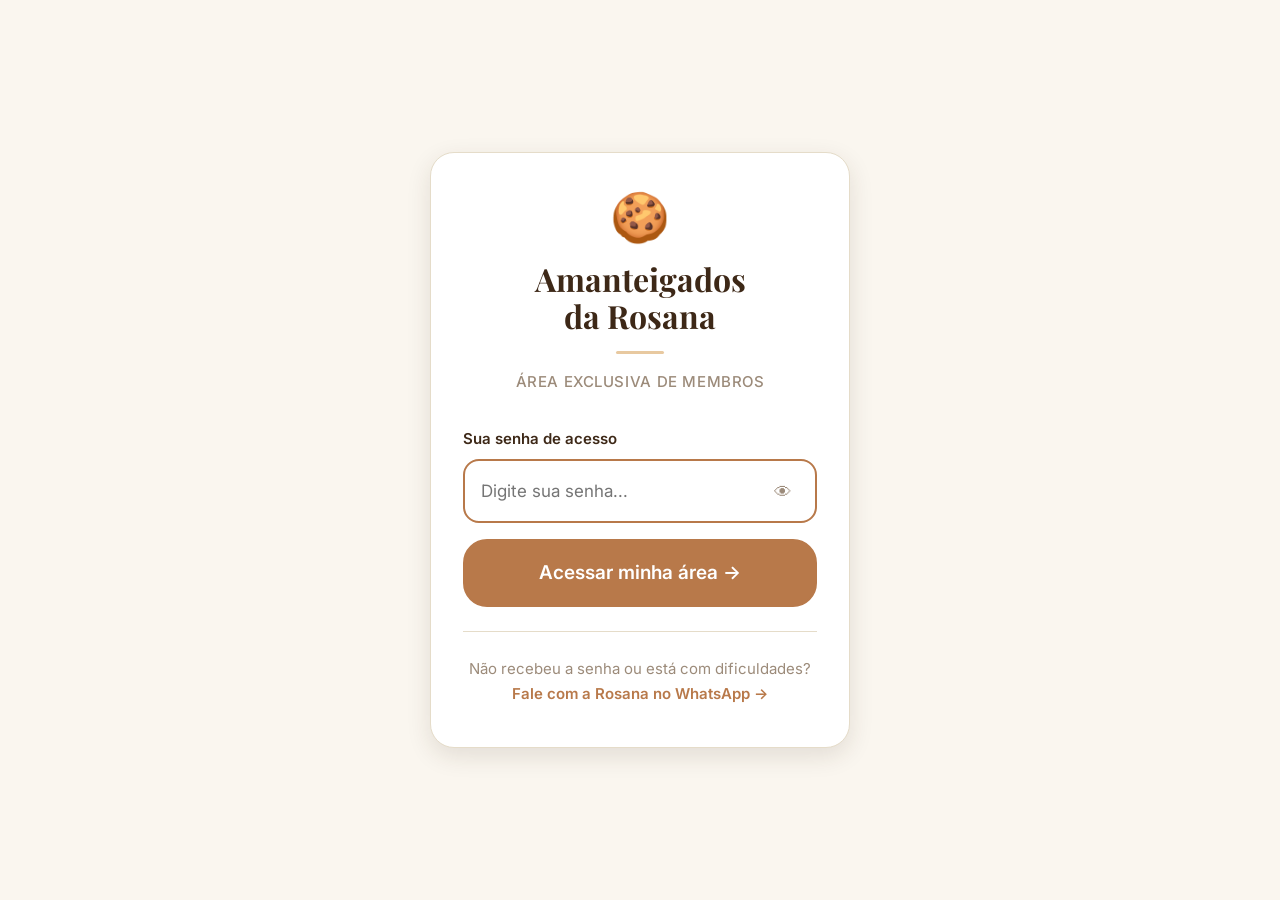
==== index.html @ a7211c92 "fix: caminhos relativos, senha biscoitos, remove progresso" ====
﻿<!DOCTYPE html>
<html lang="pt-BR">
<head>
  <meta charset="UTF-8">
  <meta name="viewport" content="width=device-width, initial-scale=1.0">
  <!-- IMPORTANTE: impede que o Google indexe esta página -->
  <meta name="robots" content="noindex, nofollow, noarchive">
  <title>Acessar — Coletânea Amanteigados da Rosana</title>

  <!-- Google Fonts — carregamento sem bloquear a renderização -->
  <link rel="preconnect" href="https://fonts.googleapis.com">
  <link rel="preconnect" href="https://fonts.gstatic.com" crossorigin>
  <link href="https://fonts.googleapis.com/css2?family=Playfair+Display:wght@400;500;700&family=Inter:wght@400;500;600;700&display=swap" rel="stylesheet">

  <!-- CSS -->
  <link rel="stylesheet" href="assets/css/variables.css">
  <link rel="stylesheet" href="assets/css/reset.css">
  <link rel="stylesheet" href="assets/css/global.css">
  <link rel="stylesheet" href="assets/css/auth.css">

  <!-- CSS crítico inline: evita flash de fundo branco antes do CSS carregar -->
  <style>body { background: #FAF6EF; }</style>
</head>
<body>

  <main class="auth-page" id="main">

    <div class="auth-card" role="main">

      <!-- Aviso de sessão expirada (mostrado via JS quando URL tem ?expirou=1) -->
      <div class="auth-aviso-expiracao" id="aviso-expiracao" role="alert" hidden>
        ⏳ Sua sessão expirou. Digite a senha novamente para continuar.
      </div>

      <!-- Cabeçalho / Logo -->
      <div class="auth-header">
        <div class="auth-logo" aria-hidden="true">
          <!-- PLACEHOLDER: quando tiver o logo, substitua por: <img src="/assets/img/logo.svg" alt=""> -->
          <div class="auth-logo-icon">🍪</div>
        </div>

        <h1 class="auth-title">Amanteigados<br>da Rosana</h1>
        <div class="auth-divider" aria-hidden="true"></div>
        <p class="auth-subtitle">Área Exclusiva de Membros</p>
      </div>

      <!-- Formulário de acesso -->
      <form class="auth-form" id="auth-form" novalidate aria-label="Formulário de acesso">

        <div class="field-group">
          <label class="field-label" for="campo-senha">
            Sua senha de acesso
          </label>

          <!-- Wrapper para posicionar o botão de olho -->
          <div class="input-senha-wrap">
            <input
              type="password"
              id="campo-senha"
              class="input-senha"
              placeholder="Digite sua senha..."
              autocomplete="current-password"
              required
              aria-describedby="erro-senha"
              aria-label="Campo de senha"
            >
            <button
              type="button"
              class="btn-mostrar-senha"
              id="btn-mostrar"
              aria-label="Mostrar senha"
              aria-pressed="false"
            >👁</button>
          </div>

          <!-- Mensagem de erro — aparece quando senha está incorreta -->
          <div class="auth-erro" id="erro-senha" role="alert" aria-live="assertive" hidden>
            Senha incorreta. Tente novamente.
          </div>
        </div>

        <button type="submit" class="btn btn-primary btn-full btn-lg" id="btn-acessar">
          Acessar minha área →
        </button>

      </form>

      <!-- Link de suporte -->
      <div class="auth-footer">
        <p>Não recebeu a senha ou está com dificuldades?</p>
        <p>
          <!-- PLACEHOLDER: substitua NUMERO pelo número do WhatsApp da Rosana (ex: 5511999999999) -->
          <a
            href="https://wa.me/NUMERO"
            class="link-suporte"
            id="link-suporte"
            target="_blank"
            rel="noopener noreferrer"
            aria-label="Fale com a Rosana no WhatsApp"
          >
            Fale com a Rosana no WhatsApp →
          </a>
        </p>
      </div>

    </div><!-- /auth-card -->

  </main>

  <!-- auth.js: contém verificarSenha(), getTentativas() -->
  <script src="assets/js/auth.js"></script>

  <script>
    // ---- Inicialização da página de login ----
    document.addEventListener('DOMContentLoaded', function () {

      // Verificar se a URL indica sessão expirada (?expirou=1)
      const params = new URLSearchParams(window.location.search);
      if (params.get('expirou') === '1') {
        const aviso = document.getElementById('aviso-expiracao');
        aviso.hidden = false;
      }

      const input      = document.getElementById('campo-senha');
      const btnMostrar = document.getElementById('btn-mostrar');
      const form       = document.getElementById('auth-form');
      const erroEl     = document.getElementById('erro-senha');
      const linkSup    = document.getElementById('link-suporte');
      const btnAcessar = document.getElementById('btn-acessar');

      // Toggle mostrar / esconder senha
      btnMostrar.addEventListener('click', function () {
        const escondido = input.type === 'password';
        input.type = escondido ? 'text' : 'password';
        btnMostrar.textContent = escondido ? '🙈' : '👁';
        btnMostrar.setAttribute('aria-pressed', String(escondido));
        btnMostrar.setAttribute('aria-label', escondido ? 'Esconder senha' : 'Mostrar senha');
        input.focus();
      });

      // Submeter o formulário
      form.addEventListener('submit', async function (e) {
        e.preventDefault();

        const senha = input.value;
        if (!senha.trim()) {
          input.focus();
          return;
        }

        // Desabilitar botão para evitar duplo clique
        btnAcessar.disabled = true;
        btnAcessar.textContent = 'Verificando...';

        const correto = await verificarSenha(senha);

        if (!correto) {
          // Mostrar erro
          erroEl.hidden = false;
          input.classList.add('erro');

          // Animação de "shake" no campo
          const wrap = document.querySelector('.input-senha-wrap');
          wrap.classList.add('shake');
          setTimeout(function () { wrap.classList.remove('shake'); }, 500);

          // Mensagem personalizada após 3 tentativas
          const tentativas = getTentativas();
          if (tentativas >= 3) {
            erroEl.textContent = 'Senha incorreta. Verificou a mensagem que recebeu com a senha?';
            // Destacar link de suporte
            linkSup.className = 'link-suporte-destaque';
            linkSup.textContent = '💬 Falar com a Rosana no WhatsApp';
          } else {
            erroEl.textContent = 'Senha incorreta. Tente novamente.';
          }

          // Limpar campo e reabilitar botão
          input.value = '';
          input.focus();
          btnAcessar.disabled = false;
          btnAcessar.textContent = 'Acessar minha área →';
        }
        // Se correto: verificarSenha() redireciona automaticamente para home.html
      });

      // Limpar mensagem de erro enquanto a usuária digita
      input.addEventListener('input', function () {
        if (!erroEl.hidden) {
          erroEl.hidden = true;
          input.classList.remove('erro');
        }
      });

      // Focar o campo de senha automaticamente
      input.focus();
    });
  </script>

</body>
</html>
---- assets/css/variables.css ----
/* =====================================================
   VARIÁVEIS DE DESIGN — COLETÂNEA AMANTEIGADOS
   Este arquivo define toda a paleta, tipografia e
   espaçamentos usados em todo o app.
   Edite aqui para mudar a aparência global.
   ===================================================== */

:root {
  /* --- BACKGROUNDS --- */
  --bg-primary:   #FAF6EF;   /* off-white quente — fundo geral */
  --bg-secondary: #F2EAD9;   /* creme suave — blocos e cards */
  --bg-card:      #FFFFFF;   /* cards principais */
  --bg-elevated:  #FFFDF9;   /* superfícies elevadas */

  /* --- TEXTOS --- */
  --text-primary:   #3D2817; /* marrom torrado escuro — títulos */
  --text-secondary: #6B5544; /* marrom médio — corpo */
  --text-muted:     #9C8B7A; /* marrom acinzentado — secundários */

  /* --- ACENTOS (caramelo) --- */
  --accent-primary: #B8794A; /* caramelo profundo — botões CTA */
  --accent-hover:   #9C6638; /* caramelo escuro — hover/press */
  --accent-light:   #E8C9A0; /* caramelo claro — highlights */
  --accent-soft:    #F5E6D3; /* caramelo suavíssimo — backgrounds */

  /* --- ESTADOS FUNCIONAIS --- */
  --success:    #6B8E4E;     /* verde oliva — item feito */
  --success-bg: #EFF3E8;     /* fundo verde claro */
  --warning:    #C7894D;     /* âmbar — atenção */
  --error:      #A04545;     /* vermelho terroso — erro */
  --error-bg:   #F5E6E6;     /* fundo vermelho claro */

  /* --- BORDAS E SOMBRAS --- */
  --border-light:  #E5DCC9;
  --border-medium: #D4C4A8;
  --shadow-sm:  0 1px 3px rgba(61, 40, 23, 0.06);
  --shadow-md:  0 4px 12px rgba(61, 40, 23, 0.08);
  --shadow-lg:  0 8px 24px rgba(61, 40, 23, 0.12);

  /* --- ESPAÇAMENTOS --- */
  --space-1:  0.25rem;   /*  4px */
  --space-2:  0.5rem;    /*  8px */
  --space-3:  0.75rem;   /* 12px */
  --space-4:  1rem;      /* 16px */
  --space-5:  1.25rem;   /* 20px */
  --space-6:  1.5rem;    /* 24px */
  --space-8:  2rem;      /* 32px */
  --space-10: 2.5rem;    /* 40px */
  --space-12: 3rem;      /* 48px */
  --space-16: 4rem;      /* 64px */

  /* --- BORDAS ARREDONDADAS --- */
  --radius-sm:   4px;
  --radius-md:   8px;
  --radius-lg:   16px;
  --radius-xl:   24px;
  --radius-full: 9999px;

  /* --- TRANSIÇÕES --- */
  --transition-fast: 150ms ease;
  --transition-base: 250ms ease;

  /* --- TIPOGRAFIA --- */
  --font-display: 'Playfair Display', 'Georgia', serif;
  --font-body:    'Inter', -apple-system, 'Segoe UI', system-ui, sans-serif;

  /* Escala de tamanhos — mobile-first, projetada para 35-55 anos */
  --text-xs:   0.8125rem;  /* 13px — labels pequenos */
  --text-sm:   0.9375rem;  /* 15px — textos auxiliares */
  --text-base: 1.0625rem;  /* 17px — corpo (legível para todas as idades) */
  --text-lg:   1.1875rem;  /* 19px — destaque */
  --text-xl:   1.375rem;   /* 22px — subtítulos */
  --text-2xl:  1.625rem;   /* 26px — títulos seção */
  --text-3xl:  2rem;       /* 32px — títulos página mobile */
  --text-4xl:  2.5rem;     /* 40px — títulos página desktop */
  --text-5xl:  3.25rem;    /* 52px — display grande */

  /* --- LAYOUT --- */
  --header-height: 64px;
  --container-max: 1200px;
  --container-pad: var(--space-4);
}

/* Breakpoints (referência — usar nos arquivos CSS específicos):
   480px  → telefones grandes
   768px  → tablet
   1024px → desktop
   1440px → desktop grande
*/
---- assets/css/global.css ----
/* =====================================================
   GLOBAL CSS — COMPONENTES COMPARTILHADOS
   Header, footer, botões, cards, nav mobile,
   e utilitários usados em todas as páginas.
   ===================================================== */

/* ---- BODY BASE ---- */
body {
  font-family: var(--font-body);
  font-size: var(--text-base);
  color: var(--text-secondary);
  background-color: var(--bg-primary);
  line-height: 1.65;
  min-height: 100vh;
}

/* ---- TÍTULOS ---- */
h1, h2, h3 {
  font-family: var(--font-display);
  color: var(--text-primary);
  line-height: 1.25;
}
h4, h5, h6 {
  font-family: var(--font-body);
  color: var(--text-primary);
  font-weight: 600;
}

/* ---- CONTAINER ---- */
.container {
  width: 100%;
  max-width: var(--container-max);
  margin: 0 auto;
  padding-left: var(--container-pad);
  padding-right: var(--container-pad);
}

/* ---- SITE HEADER (fixo) ---- */
.site-header {
  position: fixed;
  top: 0;
  left: 0;
  right: 0;
  height: var(--header-height);
  background: var(--bg-card);
  border-bottom: 1px solid var(--border-light);
  box-shadow: var(--shadow-sm);
  z-index: 1000;
}

.site-header .container {
  height: 100%;
  display: flex;
  align-items: center;
  justify-content: space-between;
}

/* Logo */
.logo {
  display: flex;
  align-items: center;
  gap: var(--space-2);
  text-decoration: none;
  flex-shrink: 0;
}

.logo-text {
  font-family: var(--font-display);
  font-size: var(--text-sm);
  font-weight: 700;
  color: var(--text-primary);
  line-height: 1.2;
}

.logo-text span {
  display: block;
  font-weight: 400;
  font-size: var(--text-xs);
  color: var(--text-muted);
}

/* Nav desktop */
.main-nav {
  display: none;
  align-items: center;
  gap: var(--space-6);
}

@media (min-width: 768px) {
  .main-nav {
    display: flex;
  }
  .hamburger {
    display: none !important;
  }
}

.nav-link {
  font-size: var(--text-sm);
  font-weight: 500;
  color: var(--text-secondary);
  transition: color var(--transition-fast);
  padding: var(--space-1) 0;
  border-bottom: 2px solid transparent;
}

.nav-link:hover,
.nav-link.ativo {
  color: var(--accent-primary);
  border-bottom-color: var(--accent-primary);
}

/* Botão sair no header */
.btn-sair-header {
  font-size: var(--text-sm);
  font-weight: 500;
  color: var(--text-muted);
  padding: var(--space-2) var(--space-4);
  border: 1px solid var(--border-light);
  border-radius: var(--radius-full);
  transition: all var(--transition-fast);
  min-height: 44px;
}

.btn-sair-header:hover {
  color: var(--error);
  border-color: var(--error);
}

/* ---- HAMBURGER (mobile) ---- */
.hamburger {
  display: flex;
  flex-direction: column;
  justify-content: center;
  gap: 5px;
  width: 44px;
  height: 44px;
  padding: var(--space-2);
  cursor: pointer;
  background: none;
  border: none;
  border-radius: var(--radius-md);
}

.hamburger span {
  display: block;
  width: 22px;
  height: 2px;
  background: var(--text-primary);
  border-radius: 2px;
  transition: all var(--transition-base);
  transform-origin: center;
}

.hamburger[aria-expanded="true"] span:nth-child(1) {
  transform: translateY(7px) rotate(45deg);
}
.hamburger[aria-expanded="true"] span:nth-child(2) {
  opacity: 0;
}
.hamburger[aria-expanded="true"] span:nth-child(3) {
  transform: translateY(-7px) rotate(-45deg);
}

/* ---- OVERLAY DE NAVEGAÇÃO MOBILE ---- */
.nav-overlay {
  position: fixed;
  inset: 0;
  background: var(--bg-card);
  z-index: 999;
  display: flex;
  flex-direction: column;
  padding: var(--space-4);
}

.nav-overlay[hidden] {
  display: none;
}

.nav-overlay-header {
  display: flex;
  align-items: center;
  justify-content: space-between;
  padding-bottom: var(--space-6);
  border-bottom: 1px solid var(--border-light);
  margin-bottom: var(--space-6);
}

.nav-overlay-close {
  width: 44px;
  height: 44px;
  display: flex;
  align-items: center;
  justify-content: center;
  font-size: 1.25rem;
  color: var(--text-primary);
  border-radius: var(--radius-md);
  border: 1px solid var(--border-light);
}

.nav-overlay nav {
  display: flex;
  flex-direction: column;
  gap: var(--space-2);
}

.nav-overlay-link {
  display: flex;
  align-items: center;
  font-size: var(--text-xl);
  font-family: var(--font-display);
  font-weight: 500;
  color: var(--text-primary);
  padding: var(--space-4) var(--space-4);
  border-radius: var(--radius-lg);
  min-height: 60px;
  transition: background var(--transition-fast);
  text-decoration: none;
  border: none;
  background: none;
  width: 100%;
  text-align: left;
  cursor: pointer;
}

.nav-overlay-link:hover,
.nav-overlay-link:active {
  background: var(--bg-secondary);
}

.nav-overlay-sair {
  color: var(--error) !important;
  margin-top: auto;
}

/* ---- MAIN CONTENT (offset pelo header fixo) ---- */
.page-content {
  padding-top: var(--header-height);
  min-height: 100vh;
}

/* ---- BOTÕES ---- */
.btn {
  display: inline-flex;
  align-items: center;
  justify-content: center;
  gap: var(--space-2);
  font-family: var(--font-body);
  font-weight: 600;
  font-size: var(--text-base);
  border-radius: var(--radius-lg);
  padding: var(--space-3) var(--space-6);
  min-height: 48px;
  border: 2px solid transparent;
  cursor: pointer;
  text-decoration: none;
  transition: all var(--transition-fast);
  white-space: nowrap;
  user-select: none;
  -webkit-tap-highlight-color: transparent;
}

.btn:active {
  transform: scale(0.97);
}

/* Botão primário — caramelo sólido */
.btn-primary {
  background: var(--accent-primary);
  color: #fff;
  border-color: var(--accent-primary);
}

.btn-primary:hover {
  background: var(--accent-hover);
  border-color: var(--accent-hover);
}

@media (hover: none) {
  .btn-primary:hover {
    background: var(--accent-primary);
    border-color: var(--accent-primary);
  }
}

/* Botão secundário — contorno */
.btn-secondary {
  background: transparent;
  color: var(--accent-primary);
  border-color: var(--accent-primary);
}

.btn-secondary:hover {
  background: var(--accent-soft);
}

/* Botão ghost — sem borda */
.btn-ghost {
  background: transparent;
  color: var(--text-secondary);
  border-color: transparent;
}

.btn-ghost:hover {
  background: var(--bg-secondary);
}

/* Botão de sucesso — verde oliva */
.btn-success {
  background: var(--success);
  color: #fff;
  border-color: var(--success);
}

.btn-success:hover {
  background: #5a7a3f;
  border-color: #5a7a3f;
}

/* Modificadores de tamanho */
.btn-sm {
  font-size: var(--text-sm);
  padding: var(--space-2) var(--space-4);
  min-height: 36px;
  border-radius: var(--radius-md);
}

.btn-lg {
  font-size: var(--text-lg);
  padding: var(--space-4) var(--space-8);
  min-height: 56px;
  border-radius: var(--radius-xl);
}

.btn-xl {
  font-size: var(--text-xl);
  padding: var(--space-5) var(--space-10);
  min-height: 64px;
  border-radius: var(--radius-xl);
}

/* Botão full-width */
.btn-full {
  width: 100%;
}

/* ---- CARDS ---- */
.card {
  background: var(--bg-card);
  border-radius: var(--radius-lg);
  border: 1px solid var(--border-light);
  box-shadow: var(--shadow-sm);
  overflow: hidden;
}

/* ---- ESTRELAS (nível da receita) ---- */
.stars {
  color: var(--accent-primary);
  letter-spacing: 0.1em;
  font-size: 1rem;
}

.stars-vazia {
  color: var(--border-medium);
}

/* ---- BADGE DE CATEGORIA ---- */
.badge-categoria {
  display: inline-block;
  font-size: var(--text-xs);
  font-weight: 600;
  color: var(--accent-primary);
  text-transform: uppercase;
  letter-spacing: 0.08em;
  padding: var(--space-1) var(--space-3);
  background: var(--accent-soft);
  border-radius: var(--radius-full);
}

/* ---- BARRA DE PROGRESSO ---- */
.progress-bar-wrap {
  background: var(--bg-secondary);
  border-radius: var(--radius-full);
  height: 10px;
  overflow: hidden;
}

.progress-bar-fill {
  height: 100%;
  background: linear-gradient(90deg, var(--accent-primary), var(--accent-hover));
  border-radius: var(--radius-full);
  transition: width 0.6s ease;
}

/* ---- TAGS ---- */
.tag {
  display: inline-block;
  font-size: var(--text-xs);
  color: var(--text-muted);
  padding: 2px var(--space-2);
  background: var(--bg-secondary);
  border-radius: var(--radius-full);
  border: 1px solid var(--border-light);
}

/* ---- LOADING STATE ---- */
.loading-state {
  display: flex;
  flex-direction: column;
  align-items: center;
  justify-content: center;
  padding: var(--space-16);
  gap: var(--space-4);
  color: var(--text-muted);
}

.loading-spinner {
  width: 40px;
  height: 40px;
  border: 3px solid var(--border-light);
  border-top-color: var(--accent-primary);
  border-radius: 50%;
  animation: spin 0.8s linear infinite;
}

@keyframes spin {
  to { transform: rotate(360deg); }
}

/* ---- ESTADO VAZIO ---- */
.empty-state {
  text-align: center;
  padding: var(--space-16) var(--space-8);
}

.empty-state-icon {
  font-size: 3rem;
  margin-bottom: var(--space-4);
}

.empty-state h3 {
  font-size: var(--text-xl);
  color: var(--text-primary);
  margin-bottom: var(--space-2);
}

.empty-state p {
  color: var(--text-muted);
}

/* ---- FOOTER ---- */
.site-footer {
  margin-top: var(--space-16);
  padding: var(--space-10) 0;
  border-top: 1px solid var(--border-light);
  text-align: center;
}

.site-footer p {
  font-size: var(--text-sm);
  color: var(--text-muted);
  line-height: 1.8;
}

.site-footer a {
  color: var(--accent-primary);
  font-weight: 500;
}

/* ---- TOAST (notificação de feedback) ---- */
.toast {
  position: fixed;
  bottom: var(--space-6);
  left: 50%;
  transform: translateX(-50%) translateY(100px);
  background: var(--text-primary);
  color: #fff;
  padding: var(--space-3) var(--space-6);
  border-radius: var(--radius-full);
  font-size: var(--text-sm);
  font-weight: 500;
  box-shadow: var(--shadow-lg);
  z-index: 9999;
  transition: transform var(--transition-base);
  white-space: nowrap;
  pointer-events: none;
}

.toast.visivel {
  transform: translateX(-50%) translateY(0);
}

.toast.sucesso {
  background: var(--success);
}

/* ---- UTILITÁRIOS ---- */
.visually-hidden {
  position: absolute;
  width: 1px;
  height: 1px;
  padding: 0;
  margin: -1px;
  overflow: hidden;
  clip: rect(0,0,0,0);
  white-space: nowrap;
  border: 0;
}

.text-muted { color: var(--text-muted); }
.text-center { text-align: center; }
.mt-4 { margin-top: var(--space-4); }
.mt-8 { margin-top: var(--space-8); }
.mb-4 { margin-bottom: var(--space-4); }
---- assets/css/auth.css ----
/* =====================================================
   AUTH CSS — PÁGINA DE SENHA (index.html)
   ===================================================== */

.auth-page {
  min-height: 100vh;
  display: flex;
  align-items: center;
  justify-content: center;
  padding: var(--space-6) var(--space-4);
  background: var(--bg-primary);
}

/* Card central da página de login */
.auth-card {
  width: 100%;
  max-width: 420px;
  background: var(--bg-card);
  border-radius: var(--radius-xl);
  padding: var(--space-10) var(--space-8);
  box-shadow: var(--shadow-lg);
  border: 1px solid var(--border-light);
}

/* Cabeçalho do card */
.auth-header {
  text-align: center;
  margin-bottom: var(--space-8);
}

.auth-logo {
  display: flex;
  align-items: center;
  justify-content: center;
  margin-bottom: var(--space-5);
}

/* Ícone de biscoito (placeholder enquanto não há logo) */
.auth-logo-icon {
  font-size: 3rem;
  line-height: 1;
}

.auth-title {
  font-family: var(--font-display);
  font-size: var(--text-3xl);
  font-weight: 700;
  color: var(--text-primary);
  line-height: 1.15;
  margin-bottom: var(--space-2);
}

.auth-subtitle {
  font-size: var(--text-sm);
  color: var(--text-muted);
  font-weight: 500;
  letter-spacing: 0.04em;
  text-transform: uppercase;
}

/* Separador decorativo */
.auth-divider {
  width: 48px;
  height: 3px;
  background: var(--accent-light);
  border-radius: var(--radius-full);
  margin: var(--space-4) auto;
}

/* Formulário */
.auth-form {
  display: flex;
  flex-direction: column;
  gap: var(--space-4);
}

/* Grupo de campo */
.field-group {
  display: flex;
  flex-direction: column;
  gap: var(--space-2);
}

.field-label {
  font-size: var(--text-sm);
  font-weight: 600;
  color: var(--text-primary);
}

/* Wrapper do input de senha (para posicionar o botão de olho) */
.input-senha-wrap {
  position: relative;
  display: flex;
  align-items: center;
}

.input-senha {
  width: 100%;
  padding: var(--space-4) var(--space-12) var(--space-4) var(--space-4);
  font-size: var(--text-base);
  background: var(--bg-primary);
  border: 2px solid var(--border-medium);
  border-radius: var(--radius-lg);
  color: var(--text-primary);
  transition: border-color var(--transition-fast);
  /* iOS: evita zoom no foco */
  font-size: max(16px, var(--text-base));
}

.input-senha:focus {
  border-color: var(--accent-primary);
  outline: none;
  background: var(--bg-card);
}

.input-senha.erro {
  border-color: var(--error);
  background: var(--error-bg);
}

/* Botão mostrar/esconder senha */
.btn-mostrar-senha {
  position: absolute;
  right: var(--space-3);
  width: 44px;
  height: 44px;
  display: flex;
  align-items: center;
  justify-content: center;
  color: var(--text-muted);
  border-radius: var(--radius-md);
  font-size: 1.1rem;
  transition: color var(--transition-fast);
}

.btn-mostrar-senha:hover {
  color: var(--text-primary);
}

/* Mensagem de erro */
.auth-erro {
  display: none;
  font-size: var(--text-sm);
  color: var(--error);
  font-weight: 500;
  padding: var(--space-3) var(--space-4);
  background: var(--error-bg);
  border-radius: var(--radius-md);
  border-left: 3px solid var(--error);
}

.auth-erro.visivel {
  display: block;
}

/* Animação de shake quando senha incorreta */
@keyframes shake {
  0%, 100% { transform: translateX(0); }
  20%       { transform: translateX(-8px); }
  40%       { transform: translateX(8px); }
  60%       { transform: translateX(-6px); }
  80%       { transform: translateX(4px); }
}

.shake {
  animation: shake 0.4s ease;
}

/* Aviso de sessão expirada */
.auth-aviso-expiracao {
  display: none;
  font-size: var(--text-sm);
  color: var(--warning);
  font-weight: 500;
  padding: var(--space-3) var(--space-4);
  background: #FEF3E2;
  border-radius: var(--radius-md);
  border-left: 3px solid var(--warning);
  margin-bottom: var(--space-2);
}

.auth-aviso-expiracao.visivel {
  display: block;
}

/* Footer da página de login */
.auth-footer {
  margin-top: var(--space-6);
  padding-top: var(--space-6);
  border-top: 1px solid var(--border-light);
  text-align: center;
}

.auth-footer p {
  font-size: var(--text-sm);
  color: var(--text-muted);
  line-height: 1.7;
}

.auth-footer a {
  color: var(--accent-primary);
  font-weight: 600;
  display: inline-flex;
  align-items: center;
  gap: var(--space-1);
}

/* Destaque do link de suporte após 3 erros */
.link-suporte-destaque {
  display: inline-flex;
  align-items: center;
  gap: var(--space-2);
  font-size: var(--text-base);
  font-weight: 600;
  color: #fff;
  background: var(--success);
  padding: var(--space-3) var(--space-5);
  border-radius: var(--radius-full);
  margin-top: var(--space-3);
  animation: pulse 1.5s ease infinite;
}

@keyframes pulse {
  0%, 100% { box-shadow: 0 0 0 0 rgba(107, 142, 78, 0.4); }
  50%       { box-shadow: 0 0 0 8px rgba(107, 142, 78, 0); }
}
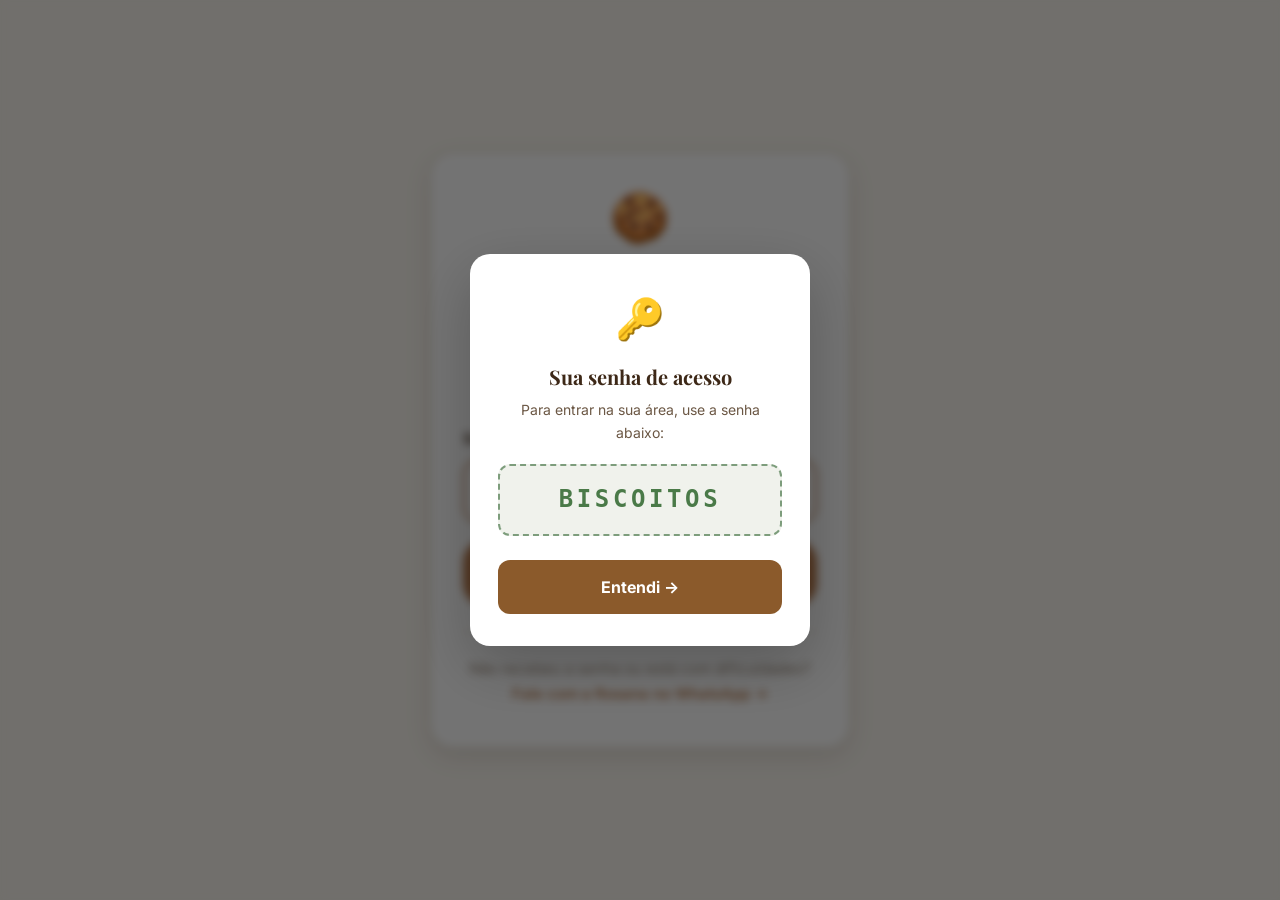
==== commit 82090805: "fix: mover popup de senha BISCOITOS para index.html principal - Popup aparece ao abrir o login princ" ====
--- a/index.html
+++ b/index.html
@@ -1,11 +1,13 @@
-﻿<!DOCTYPE html>
+<!DOCTYPE html>
 <html lang="pt-BR">
 <head>
   <meta charset="UTF-8">
   <meta name="viewport" content="width=device-width, initial-scale=1.0">
   <!-- IMPORTANTE: impede que o Google indexe esta página -->
+  <link rel="icon" type="image/png" href="assets/img/favicon.png">
+  <link rel="apple-touch-icon" href="assets/img/favicon.png">
   <meta name="robots" content="noindex, nofollow, noarchive">
-  <title>Acessar — Coletânea Amanteigados da Rosana</title>
+  <title>Acessar — Amanteigados da Rosana</title>
 
   <!-- Google Fonts — carregamento sem bloquear a renderização -->
   <link rel="preconnect" href="https://fonts.googleapis.com">
@@ -22,6 +24,44 @@
   <style>body { background: #FAF6EF; }</style>
 </head>
 <body>
+
+  <!-- ---- POPUP: sua senha de acesso ---- -->
+  <div id="popup-senha-principal" style="
+    position:fixed;inset:0;z-index:300;
+    background:rgba(0,0,0,0.55);backdrop-filter:blur(4px);
+    display:flex;align-items:center;justify-content:center;padding:1rem;
+  " role="dialog" aria-modal="true" aria-labelledby="popup-senha-titulo">
+    <div style="
+      background:#fff;border-radius:1.25rem;padding:2rem 1.75rem;
+      max-width:340px;width:100%;text-align:center;
+      box-shadow:0 20px 60px rgba(0,0,0,0.22);
+    ">
+      <div style="font-size:2.5rem;margin-bottom:0.75rem" aria-hidden="true">🔑</div>
+      <h2 id="popup-senha-titulo" style="font-family:var(--font-display);font-size:1.25rem;color:#3D2817;margin-bottom:0.5rem;line-height:1.3">
+        Sua senha de acesso
+      </h2>
+      <p style="font-size:0.875rem;color:#6B5744;line-height:1.65;margin-bottom:1.25rem">
+        Para entrar na sua área, use a senha abaixo:
+      </p>
+      <div style="
+        background:#F0F2EC;border:2px dashed #7D9D7C;border-radius:0.75rem;
+        padding:0.875rem 1.25rem;margin-bottom:1.5rem;
+      ">
+        <span style="font-family:monospace;font-size:1.5rem;font-weight:700;letter-spacing:0.15em;color:#4A7A48">
+          BISCOITOS
+        </span>
+      </div>
+      <button
+        onclick="document.getElementById('popup-senha-principal').style.display='none'; document.getElementById('campo-senha').focus();"
+        style="
+          width:100%;padding:0.875rem;background:#8B5A2B;color:#fff;
+          font-size:1rem;font-weight:700;border:none;border-radius:0.75rem;cursor:pointer;
+        "
+      >
+        Entendi →
+      </button>
+    </div>
+  </div>
 
   <main class="auth-page" id="main">
 
@@ -91,7 +131,7 @@
         <p>
           <!-- PLACEHOLDER: substitua NUMERO pelo número do WhatsApp da Rosana (ex: 5511999999999) -->
           <a
-            href="https://wa.me/NUMERO"
+            href="https://wa.me/555195081131"
             class="link-suporte"
             id="link-suporte"
             target="_blank"
--- a/assets/css/global.css
+++ b/assets/css/global.css
@@ -448,6 +448,148 @@
   color: var(--text-muted);
 }
 
+/* ---- CARD DE RECEITA (home e lista) ---- */
+.recipe-card {
+  background: var(--bg-card);
+  border-radius: var(--radius-lg);
+  overflow: hidden;
+  box-shadow: 0 2px 8px rgba(61, 40, 23, 0.08);
+  border: 1.5px solid var(--border-medium);
+  text-decoration: none;
+  color: inherit;
+  display: block;
+  transition: box-shadow var(--transition-base), transform var(--transition-base);
+}
+
+.recipe-card:hover {
+  box-shadow: var(--shadow-md);
+  transform: translateY(-2px);
+}
+
+.recipe-card:active {
+  transform: scale(0.98);
+}
+
+@media (hover: none) {
+  .recipe-card:hover {
+    box-shadow: 0 2px 8px rgba(61, 40, 23, 0.08);
+    transform: none;
+  }
+}
+
+.recipe-card-photo {
+  position: relative;
+  padding-top: 66.67%;
+  background-color: var(--bg-secondary);
+  overflow: hidden;
+}
+
+.recipe-card-photo img {
+  position: absolute;
+  top: 0;
+  left: 0;
+  width: 100%;
+  height: 100%;
+  object-fit: cover;
+  transition: transform 0.4s ease;
+}
+
+.recipe-card:hover .recipe-card-photo img {
+  transform: scale(1.04);
+}
+
+@media (hover: none) {
+  .recipe-card:hover .recipe-card-photo img {
+    transform: none;
+  }
+}
+
+.recipe-card-photo-placeholder {
+  position: absolute;
+  inset: 0;
+  display: flex;
+  align-items: center;
+  justify-content: center;
+  font-size: 3rem;
+  background: var(--bg-secondary);
+  color: var(--accent-light);
+}
+
+.recipe-card-acoes {
+  position: absolute;
+  top: var(--space-2);
+  right: var(--space-2);
+  display: flex;
+  flex-direction: column;
+  gap: var(--space-1);
+  align-items: flex-end;
+}
+
+.btn-favoritar-card {
+  width: 36px;
+  height: 36px;
+  background: rgba(255, 255, 255, 0.92);
+  border-radius: var(--radius-full);
+  display: flex;
+  align-items: center;
+  justify-content: center;
+  font-size: 1rem;
+  transition: all var(--transition-fast);
+  box-shadow: 0 1px 4px rgba(0, 0, 0, 0.15);
+  cursor: pointer;
+  border: none;
+}
+
+.btn-favoritar-card:hover {
+  transform: scale(1.1);
+}
+
+.btn-favoritar-card.favoritada {
+  background: #FFF5F0;
+}
+
+.badge-feita-card {
+  width: 28px;
+  height: 28px;
+  background: var(--success);
+  border-radius: var(--radius-full);
+  display: flex;
+  align-items: center;
+  justify-content: center;
+  font-size: 0.75rem;
+  color: #fff;
+  box-shadow: 0 1px 4px rgba(0, 0, 0, 0.15);
+}
+
+.recipe-card-content {
+  padding: var(--space-3) var(--space-4) var(--space-4);
+}
+
+.recipe-card-categoria {
+  font-size: var(--text-xs);
+  font-weight: 600;
+  color: var(--accent-primary);
+  text-transform: uppercase;
+  letter-spacing: 0.06em;
+  margin-bottom: var(--space-1);
+}
+
+.recipe-card-nome {
+  font-family: var(--font-display);
+  font-size: var(--text-lg);
+  color: var(--text-primary);
+  line-height: 1.3;
+  margin-bottom: var(--space-3);
+}
+
+.recipe-card-meta {
+  display: flex;
+  align-items: center;
+  gap: var(--space-4);
+  font-size: var(--text-sm);
+  color: var(--text-muted);
+}
+
 /* ---- FOOTER ---- */
 .site-footer {
   margin-top: var(--space-16);
